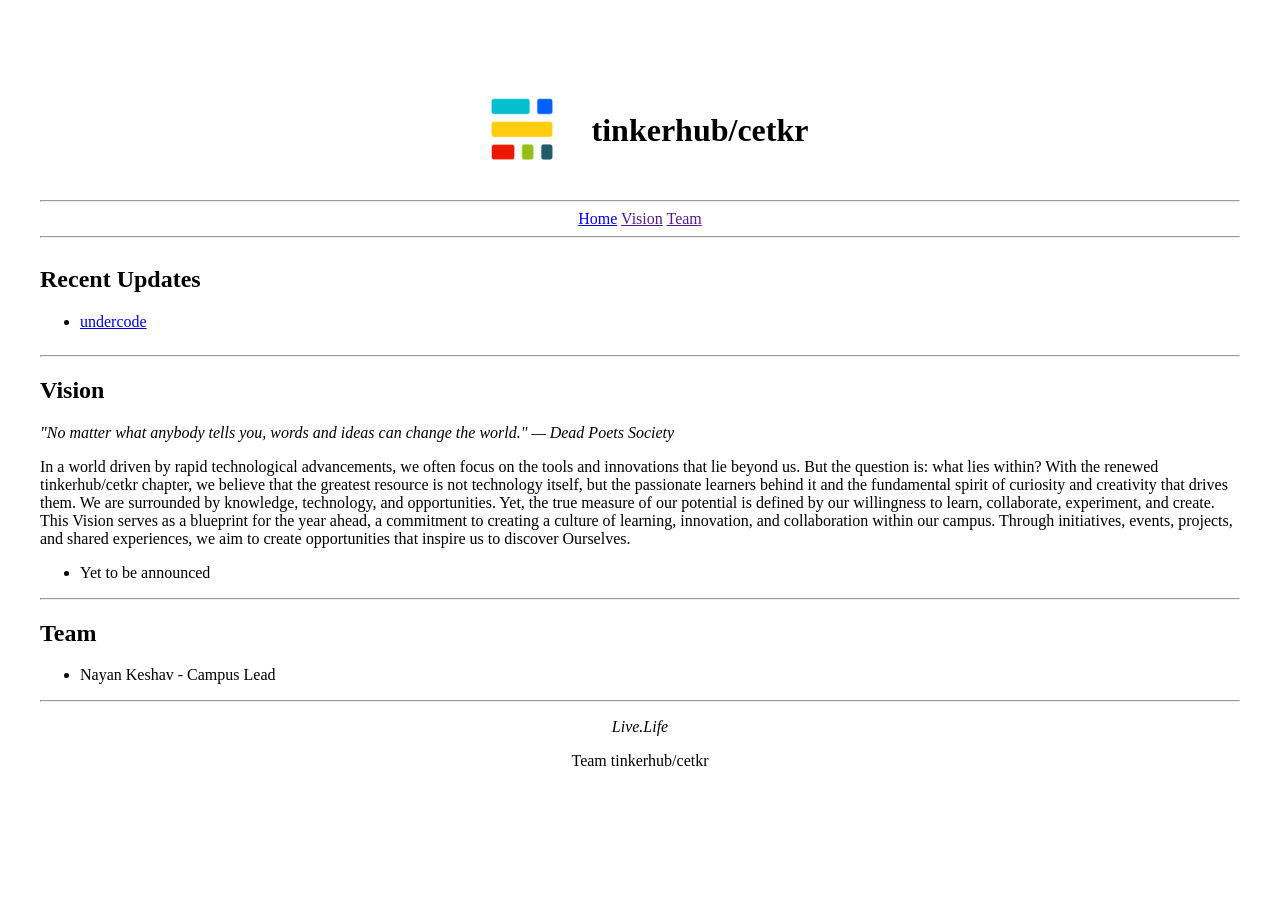
==== index.html @ 88035bdd "Add files via upload" ====
<!DOCTYPE html>
<html lang="en">
<head>
    <meta charset="UTF-8">
    <title>tinkerhub/cetkr</title>
    <link rel="stylesheet" href="style.css">
    <link rel="icon" href="img/logo.ico" type="image/x-icon">
</head>
<body>
    <div class="main_logo_title">
        
        <img src="img/logo.png" alt="" id="logo">
        <h1>tinkerhub/cetkr</h1>
    </div>
    

    <hr>
    <center>
        <a href="index.html">Home</a>
        <a href="">Vision</a>
        <a href="">Team</a>
    </center>
    <hr>

    <div class="recent_updates">
        <h2>Recent Updates</h2>
        <ul>
            <li><a href="undercode.html">undercode</a></li>


        </ul>
    </div> <hr>
    
    <div>
        <h2>Vision</h2>
        <p style="font-style: italic;">"No matter what anybody tells you, words and ideas can change the world."
— Dead Poets Society </p>
        <p>
            In a world driven by rapid technological advancements, we often focus on the tools and innovations that lie beyond us. But the question is: what lies within?

            With the renewed tinkerhub/cetkr chapter, we believe that the greatest resource is not technology itself, but the passionate learners behind it and the fundamental spirit of curiosity and creativity that drives them.

            We are surrounded by knowledge, technology, and opportunities. Yet, the true measure of our potential is defined by our willingness to learn, collaborate, experiment, and create.

            This Vision serves as a blueprint for the year ahead, a commitment to creating a culture of learning, innovation, and collaboration within our campus. Through initiatives, events, projects, and shared experiences, we aim to create opportunities that inspire us to discover Ourselves.

        </p>
        <ul>
            <li>Yet to be announced</li>
        </ul>
    </div>

    <hr>

    <div>
        <h2>Team</h2>
        <ul>
            <li>Nayan Keshav - Campus Lead</li>
        </ul>
    </div>

    <hr>
    <center>
        <p style="font-style: italic;">Live.Life</p>
        <p>Team tinkerhub/cetkr</p>
    </center>
</body>
</html>
---- style.css ----
body{
    margin: 20px;
    padding: 20px;
}
#logo{
    width: 100px;
    height: 100px;
}
.main_logo_title{
    display: flex;
    align-items: center;       
    justify-content: center;  
    gap: 20px;                 
    margin-top: 40px;          
    margin-bottom: 20px;       
}
.recent_updates{
    width: autousing namespace std;;
    max-height: 200px;

    overflow: auto; 
}
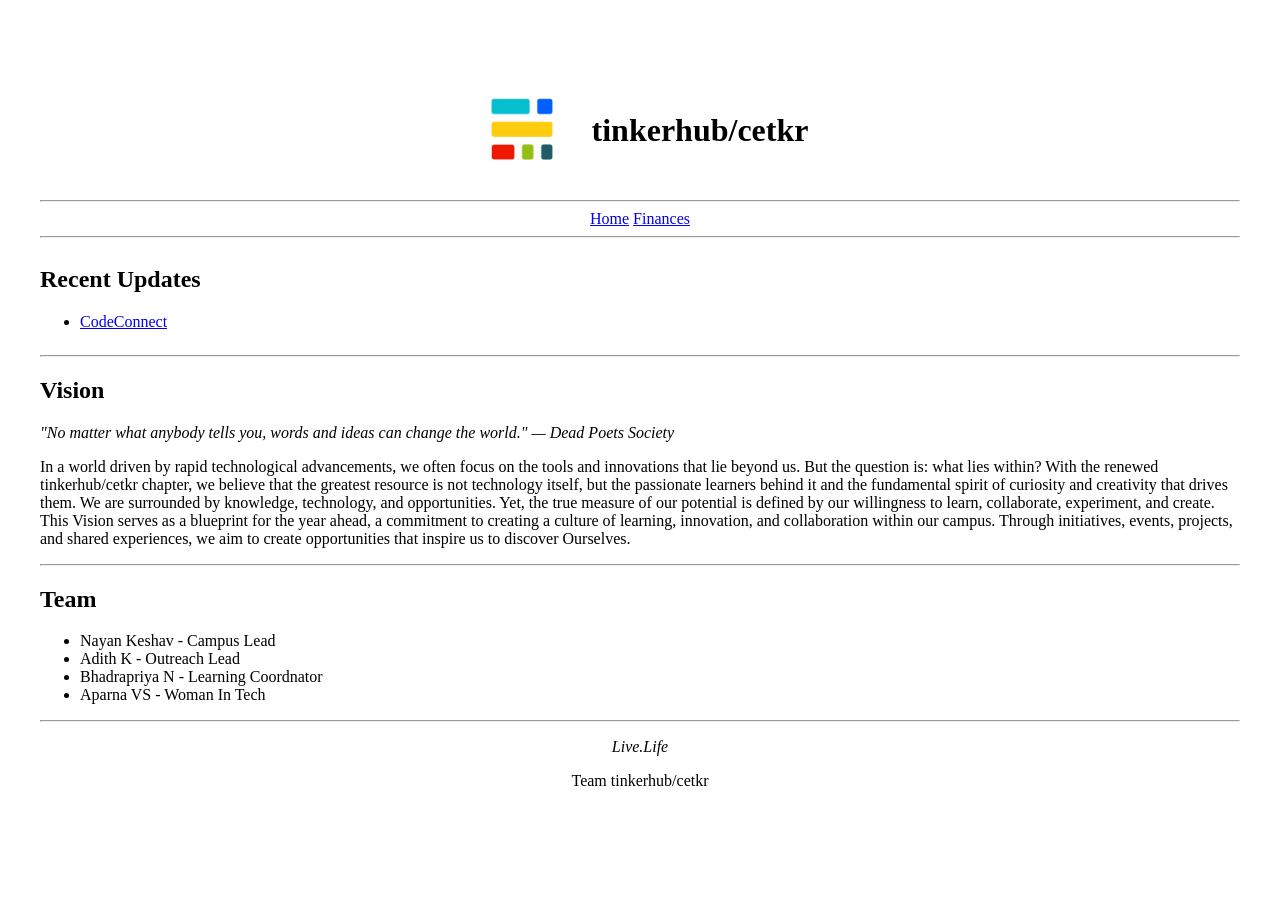
==== commit 4b2243a8: "Finances and team member updates Finances and team member updates" ====
--- a/index.html
+++ b/index.html
@@ -17,15 +17,14 @@
     <hr>
     <center>
         <a href="index.html">Home</a>
-        <a href="">Vision</a>
-        <a href="">Team</a>
+        <a href="finance.html">Finances</a>
     </center>
     <hr>
 
     <div class="recent_updates">
         <h2>Recent Updates</h2>
         <ul>
-            <li><a href="undercode.html">undercode</a></li>
+            <li><a href="codeconnect.html">CodeConnect</a></li>
 
 
         </ul>
@@ -45,9 +44,6 @@
             This Vision serves as a blueprint for the year ahead, a commitment to creating a culture of learning, innovation, and collaboration within our campus. Through initiatives, events, projects, and shared experiences, we aim to create opportunities that inspire us to discover Ourselves.
 
         </p>
-        <ul>
-            <li>Yet to be announced</li>
-        </ul>
     </div>
 
     <hr>
@@ -56,6 +52,9 @@
         <h2>Team</h2>
         <ul>
             <li>Nayan Keshav - Campus Lead</li>
+            <li>Adith K  - Outreach Lead</li>
+            <li>Bhadrapriya N - Learning Coordnator</li>
+            <li>Aparna VS - Woman In Tech</li>
         </ul>
     </div>
 
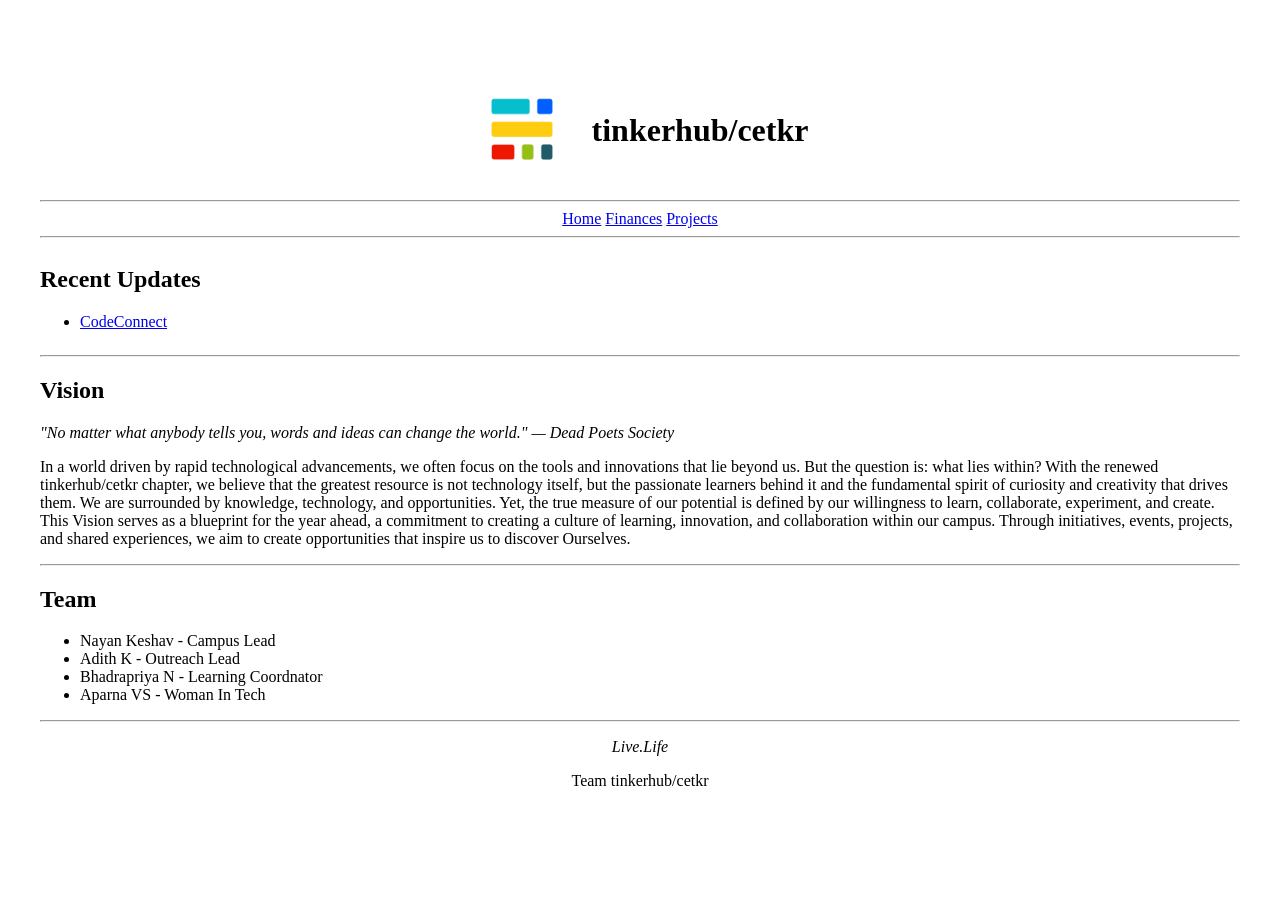
==== commit 130a61b4: "new link" ====
--- a/index.html
+++ b/index.html
@@ -18,6 +18,7 @@
     <center>
         <a href="index.html">Home</a>
         <a href="finance.html">Finances</a>
+        <a href="projects.html">Projects</a>
     </center>
     <hr>
 
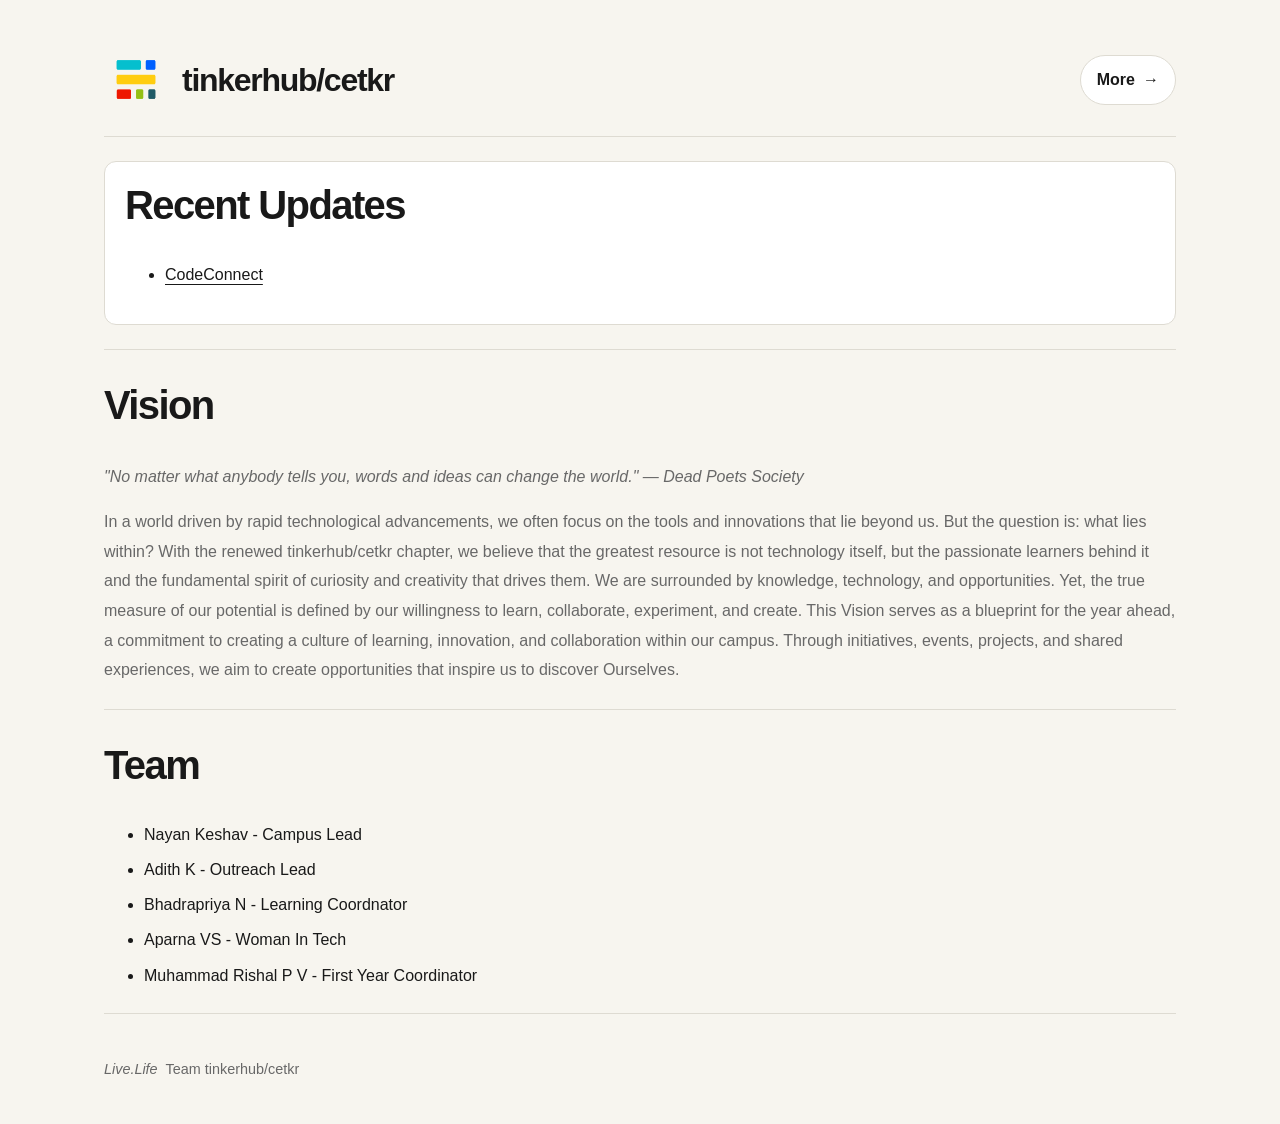
==== commit 9238c0e1: "feat: refresh website theme and navigation" ====
--- a/index.html
+++ b/index.html
@@ -7,19 +7,28 @@
     <link rel="icon" href="img/logo.ico" type="image/x-icon">
 </head>
 <body>
-    <div class="main_logo_title">
-        
-        <img src="img/logo.png" alt="" id="logo">
-        <h1>tinkerhub/cetkr</h1>
-    </div>
+    <header class="site-header">
+        <a href="index.html" class="brand">
+            <img src="img/logo.png" alt="TinkerHub logo" id="logo">
+            <span class="site-title">tinkerhub/cetkr</span>
+        </a>
+
+        <div class="more-menu">
+            <button class="more-button" type="button">
+                More <span class="more-arrow">→</span>
+            </button>
+
+            <nav class="more-links">
+                <a href="index.html">Home</a>
+                <a href="projects.html">Projects</a>
+                <a href="finance.html">Finances</a>
+                <a href="codeconnect.html">CodeConnect</a>
+                <a href="events.html">Events</a>
+            </nav>
+        </div>
+    </header>
     
 
-    <hr>
-    <center>
-        <a href="index.html">Home</a>
-        <a href="finance.html">Finances</a>
-        <a href="projects.html">Projects</a>
-    </center>
     <hr>
 
     <div class="recent_updates">
@@ -56,6 +65,7 @@
             <li>Adith K  - Outreach Lead</li>
             <li>Bhadrapriya N - Learning Coordnator</li>
             <li>Aparna VS - Woman In Tech</li>
+            <li>Muhammad Rishal P V - First Year Coordinator</li>
         </ul>
     </div>
 
--- a/style.css
+++ b/style.css
@@ -1,22 +1,462 @@
-body{
-    margin: 20px;
+
+/* ==========================================
+   TinkerHub CETKR — Global Stylesheet
+   ========================================== */
+
+:root {
+    --bg: #f7f5ef;
+    --surface: #ffffff;
+    --text: #191919;
+    --muted: #686868;
+    --accent: #c7f36b;
+    --border: #dedbd2;
+    --accent-dark: #506d20;
+
+    --radius: 12px;
+    --content-width: 1120px;
+}
+
+/* ---------- Reset ---------- */
+
+* {
+    box-sizing: border-box;
+}
+
+html {
+    scroll-behavior: smooth;
+}
+
+body {
+    max-width: var(--content-width);
+    margin: 0 auto;
+    padding: 24px;
+    background: var(--bg);
+    color: var(--text);
+    font-family: Inter, "Segoe UI", Arial, sans-serif;
+    font-size: 16px;
+    line-height: 1.7;
+}
+
+/* ---------- Typography ---------- */
+
+h1,
+h2,
+h3,
+h4 {
+    color: var(--text);
+    line-height: 1.15;
+    letter-spacing: -0.04em;
+}
+
+h1 {
+    font-size: clamp(2rem, 5vw, 3.5rem);
+    font-weight: 800;
+}
+
+h2 {
+    margin-top: 32px;
+    font-size: clamp(1.7rem, 4vw, 2.5rem);
+    font-weight: 750;
+}
+
+h3 {
+    font-size: 1.4rem;
+}
+
+p {
+    color: var(--muted);
+    line-height: 1.85;
+}
+
+li {
+    margin-bottom: 8px;
+}
+
+/* ---------- Header ---------- */
+
+.site-header {
+    display: flex;
+    align-items: center;
+    justify-content: space-between;
+    gap: 20px;
+    position: relative;
+    z-index: 10;
+    margin: 24px 0;
+}
+
+.brand {
+    display: flex;
+    align-items: center;
+    gap: 14px;
+    min-width: 0;
+    color: var(--text);
+    text-decoration: none;
+}
+
+#logo {
+    width: 64px;
+    height: 64px;
+    object-fit: contain;
+    flex-shrink: 0;
+}
+
+.site-title {
+    font-size: clamp(1.3rem, 3vw, 2rem);
+    font-weight: 800;
+    line-height: 1.2;
+    letter-spacing: -0.04em;
+    overflow-wrap: anywhere;
+}
+
+/* Compatibility with old headers */
+
+.main_logo_title {
+    display: flex;
+    align-items: center;
+    justify-content: center;
+    gap: 18px;
+    margin: 24px 0 32px;
+}
+
+.main_logo_title h1 {
+    margin: 0;
+}
+
+.main_logo_title #logo {
+    width: 64px;
+    height: 64px;
+}
+
+/* ---------- More Menu ---------- */
+
+.more-menu {
+    position: relative;
+    display: flex;
+    align-items: center;
+    flex-shrink: 0;
+}
+
+.more-button {
+    display: flex;
+    align-items: center;
+    gap: 8px;
+    padding: 10px 16px;
+    border: 1px solid var(--border);
+    border-radius: 999px;
+    background: var(--surface);
+    color: var(--text);
+    font: inherit;
+    font-weight: 650;
+    white-space: nowrap;
+    cursor: pointer;
+    transition:
+        background-color 180ms ease,
+        border-color 180ms ease;
+}
+
+.more-button:hover {
+    background: var(--accent);
+    border-color: var(--accent);
+}
+
+.more-arrow {
+    display: inline-block;
+    transition: transform 220ms ease;
+}
+
+/* Menu is hidden initially */
+
+.more-links {
+    position: absolute;
+    top: 50%;
+    right: calc(100% + 10px);
+
+    display: flex;
+    align-items: center;
+    gap: 6px;
+    width: max-content;
+    max-width: min(75vw, 700px);
+    padding: 6px;
+
+    border: 1px solid var(--border);
+    border-radius: 999px;
+    background: var(--surface);
+    box-shadow: 0 8px 24px rgb(0 0 0 / 8%);
+
+    opacity: 0;
+    visibility: hidden;
+    pointer-events: none;
+    transform: translate(16px, -50%);
+
+    transition:
+        opacity 180ms ease,
+        transform 220ms ease,
+        visibility 180ms ease;
+}
+
+.more-links a {
+    padding: 8px 12px;
+    border-radius: 999px;
+    color: var(--text);
+    text-decoration: none;
+    white-space: nowrap;
+    font-size: 0.9rem;
+    font-weight: 600;
+    transition:
+        background-color 180ms ease,
+        color 180ms ease;
+}
+
+.more-links a:hover {
+    background: var(--accent);
+    color: var(--text);
+}
+
+/* Reveal menu */
+
+.more-menu:hover .more-links,
+.more-menu:focus-within .more-links {
+    opacity: 1;
+    visibility: visible;
+    pointer-events: auto;
+    transform: translate(0, -50%);
+}
+
+.more-menu:hover .more-arrow,
+.more-menu:focus-within .more-arrow {
+    transform: rotate(180deg);
+}
+
+/* ---------- Legacy Navigation ---------- */
+
+/* Supports pages that still use <center> */
+
+body > hr + center {
+    display: flex;
+    flex-wrap: wrap;
+    justify-content: flex-start;
+    align-items: center;
+    gap: 8px;
+    text-align: left;
+    padding: 12px 0;
+}
+
+/* Supports the new <nav> structure */
+
+nav:not(.more-links) center {
+    display: flex;
+    flex-wrap: wrap;
+    justify-content: flex-start;
+    align-items: center;
+    gap: 8px;
+    text-align: left;
+    padding: 12px 0;
+}
+
+body > hr + center a,
+nav:not(.more-links) a {
+    display: inline-block;
+    padding: 8px 15px;
+    border-radius: 999px;
+    color: var(--text);
+    text-decoration: none;
+    font-size: 0.95rem;
+    font-weight: 600;
+    transition:
+        background-color 180ms ease,
+        color 180ms ease;
+}
+
+body > hr + center a:hover,
+nav:not(.more-links) a:hover {
+    background: var(--accent);
+    color: var(--text);
+}
+
+/* ---------- General Links ---------- */
+
+a {
+    color: var(--text);
+    text-underline-offset: 4px;
+}
+
+a:hover {
+    color: var(--accent-dark);
+}
+
+a:focus-visible,
+button:focus-visible {
+    outline: 3px solid var(--accent-dark);
+    outline-offset: 4px;
+}
+
+/* ---------- Dividers ---------- */
+
+hr {
+    height: 1px;
+    border: 0;
+    background: var(--border);
+    margin: 24px 0;
+}
+
+/* ---------- Content ---------- */
+
+main {
+    min-height: 45vh;
+}
+
+main > p {
+    max-width: 720px;
+}
+
+section {
+    margin: 32px 0;
+}
+
+/* ---------- Recent Updates ---------- */
+
+.recent_updates {
+    max-height: 240px;
+    overflow: auto;
     padding: 20px;
-}
-#logo{
-    width: 100px;
-    height: 100px;
-}
-.main_logo_title{
-    display: flex;
-    align-items: center;       
-    justify-content: center;  
-    gap: 20px;                 
-    margin-top: 40px;          
-    margin-bottom: 20px;       
-}
-.recent_updates{
-    width: autousing namespace std;;
-    max-height: 200px;
-
-    overflow: auto; 
-}+    background: var(--surface);
+    border: 1px solid var(--border);
+    border-radius: var(--radius);
+}
+
+.recent_updates h2 {
+    margin-top: 0;
+}
+
+/* ---------- Footer ---------- */
+
+footer {
+    margin-top: 48px;
+    padding: 24px 0;
+    border-top: 1px solid var(--border);
+}
+
+footer p,
+body > center p {
+    margin: 6px 0;
+    font-size: 0.9rem;
+}
+
+/* ---------- Events Calendar (future use) ---------- */
+
+.calendar-year,
+.calendar-month,
+.event-card {
+    background: var(--surface);
+    border: 1px solid var(--border);
+    border-radius: var(--radius);
+    padding: 20px;
+}
+
+.calendar-month {
+    cursor: pointer;
+    transition:
+        transform 180ms ease,
+        border-color 180ms ease;
+}
+
+.calendar-month:hover {
+    transform: translateY(-3px);
+    border-color: var(--text);
+}
+
+.event-card {
+    overflow: hidden;
+}
+
+.event-card img {
+    display: block;
+    width: 100%;
+    height: auto;
+    object-fit: cover;
+    border-radius: 8px;
+}
+
+/* ---------- Mobile ---------- */
+
+@media (max-width: 600px) {
+    body {
+        padding: 16px;
+    }
+
+    .site-header {
+        gap: 10px;
+        margin: 16px 0 24px;
+    }
+
+    .brand {
+        gap: 8px;
+    }
+
+    #logo,
+    .main_logo_title #logo {
+        width: 44px;
+        height: 44px;
+    }
+
+    .site-title {
+        font-size: clamp(1.1rem, 5vw, 1.5rem);
+    }
+
+    .main_logo_title {
+        gap: 12px;
+        margin: 16px 0 24px;
+    }
+
+    .main_logo_title h1 {
+        font-size: clamp(1.5rem, 6vw, 2rem);
+    }
+
+    body > hr + center,
+    nav:not(.more-links) center {
+        gap: 4px;
+    }
+
+    body > hr + center a,
+    nav:not(.more-links) a {
+        padding: 7px 10px;
+        font-size: 0.88rem;
+    }
+
+    /* Dropdown on smaller screens */
+
+    .more-links {
+        top: calc(100% + 10px);
+        right: 0;
+        flex-direction: column;
+        align-items: stretch;
+        width: max-content;
+        max-width: 80vw;
+        border-radius: 14px;
+        transform: translateY(-8px);
+    }
+
+    .more-menu:hover .more-links,
+    .more-menu:focus-within .more-links {
+        transform: translateY(0);
+    }
+
+    .more-links a {
+        padding: 10px 14px;
+    }
+}
+
+/* ---------- Reduced Motion ---------- */
+
+@media (prefers-reduced-motion: reduce) {
+    html {
+        scroll-behavior: auto;
+    }
+
+    *,
+    *::before,
+    *::after {
+        transition-duration: 0.01ms !important;
+        animation-duration: 0.01ms !important;
+    }
+}
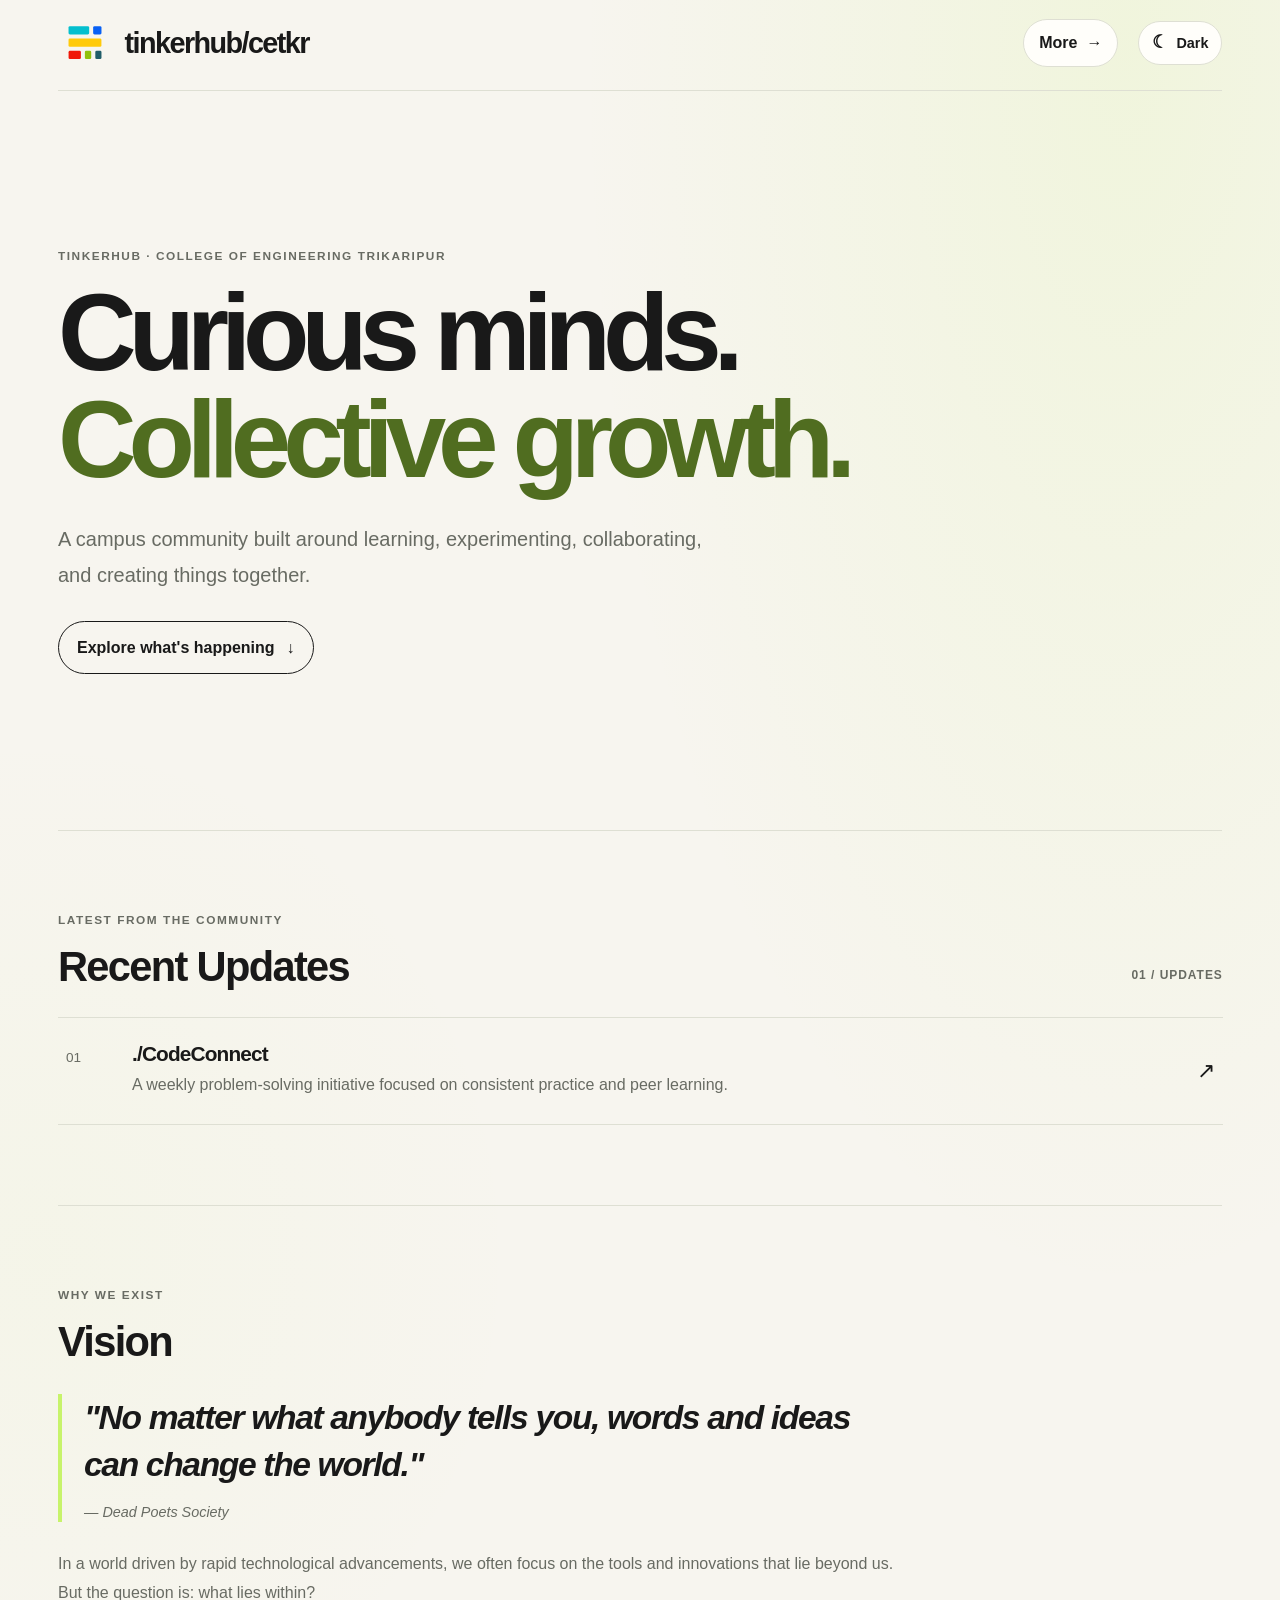
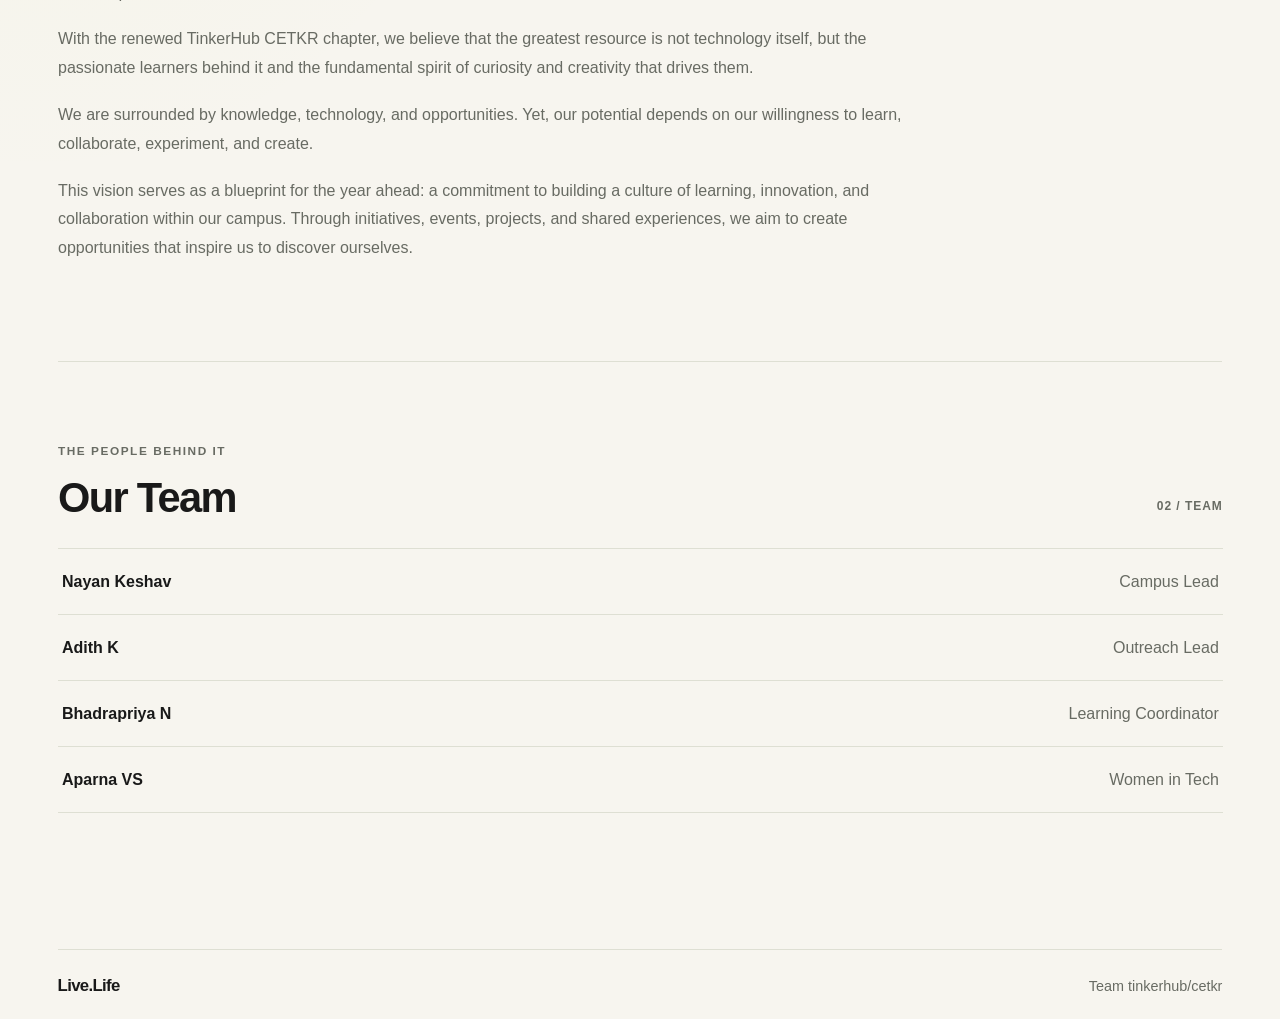
==== commit b32f6cf9: "ui update" ====
--- a/index.html
+++ b/index.html
@@ -2,23 +2,24 @@
 <html lang="en">
 <head>
     <meta charset="UTF-8">
+    <meta name="viewport" content="width=device-width, initial-scale=1.0">
+    <meta name="theme-color" content="#f7f5ef">
+    <meta name="color-scheme" content="light dark">
     <title>tinkerhub/cetkr</title>
     <link rel="stylesheet" href="style.css">
-    <link rel="icon" href="img/logo.ico" type="image/x-icon">
+    <link rel="icon" href="img/logo.svg" type="image/x-icon">
 </head>
 <body>
     <header class="site-header">
         <a href="index.html" class="brand">
-            <img src="img/logo.png" alt="TinkerHub logo" id="logo">
+            <img src="img/logo.svg" alt="TinkerHub CETKR logo" id="logo">
             <span class="site-title">tinkerhub/cetkr</span>
         </a>
-
         <div class="more-menu">
-            <button class="more-button" type="button">
-                More <span class="more-arrow">→</span>
+            <button class="more-button" type="button" aria-label="Open site navigation">
+                More <span class="more-arrow" aria-hidden="true">→</span>
             </button>
-
-            <nav class="more-links">
+            <nav class="more-links" aria-label="Main navigation">
                 <a href="index.html">Home</a>
                 <a href="projects.html">Projects</a>
                 <a href="finance.html">Finances</a>
@@ -26,54 +27,105 @@
                 <a href="events.html">Events</a>
             </nav>
         </div>
+        <button class="theme-toggle" type="button" aria-label="Switch to dark mode" title="Switch theme">
+            <span class="theme-toggle-icon" aria-hidden="true">☾</span>
+            <span class="theme-toggle-label">Dark</span>
+        </button>
     </header>
-    
-
+    <main class="page-body">
+    <section class="home-hero reveal">
+        <p class="eyebrow">TINKERHUB · COLLEGE OF ENGINEERING TRIKARIPUR</p>
+        <h1>Curious minds.<br><span>Collective growth.</span></h1>
+        <p class="hero-description">
+            A campus community built around learning, experimenting,
+            collaborating, and creating things together.
+        </p>
+        <a href="#recent-updates" class="hero-link">
+            Explore what's happening <span aria-hidden="true">↓</span>
+        </a>
+    </section>
     <hr>
-
-    <div class="recent_updates">
-        <h2>Recent Updates</h2>
-        <ul>
-            <li><a href="codeconnect.html">CodeConnect</a></li>
-
-
+    <section class="home-section reveal" id="recent-updates">
+        <div class="section-heading">
+            <div>
+                <p class="eyebrow">LATEST FROM THE COMMUNITY</p>
+                <h2>Recent Updates</h2>
+            </div>
+            <span class="section-index">01 / UPDATES</span>
+        </div>
+        <div class="updates-list">
+            <a href="codeconnect.html" class="update-item">
+                <span class="update-number">01</span>
+                <div class="update-content">
+                    <h3>./CodeConnect</h3>
+                    <p>
+                        A weekly problem-solving initiative focused on
+                        consistent practice and peer learning.
+                    </p>
+                </div>
+                <span class="update-arrow" aria-hidden="true">↗</span>
+            </a>
+        </div>
+    </section>
+    <hr>
+    <section class="home-section vision-section reveal">
+        <p class="eyebrow">WHY WE EXIST</p>
+        <h2>Vision</h2>
+        <blockquote class="vision-quote">
+            "No matter what anybody tells you, words and ideas can
+            change the world."
+            <cite>— Dead Poets Society</cite>
+        </blockquote>
+        <div class="vision-copy">
+            <p>
+                In a world driven by rapid technological advancements,
+                we often focus on the tools and innovations that lie
+                beyond us. But the question is: what lies within?
+            </p>
+            <p>
+                With the renewed TinkerHub CETKR chapter, we believe
+                that the greatest resource is not technology itself,
+                but the passionate learners behind it and the
+                fundamental spirit of curiosity and creativity that
+                drives them.
+            </p>
+            <p>
+                We are surrounded by knowledge, technology, and
+                opportunities. Yet, our potential depends on our
+                willingness to learn, collaborate, experiment,
+                and create.
+            </p>
+            <p>
+                This vision serves as a blueprint for the year ahead:
+                a commitment to building a culture of learning,
+                innovation, and collaboration within our campus.
+                Through initiatives, events, projects, and shared
+                experiences, we aim to create opportunities that
+                inspire us to discover ourselves.
+            </p>
+        </div>
+    </section>
+    <hr>
+    <section class="home-section team-section reveal">
+        <div class="section-heading">
+            <div>
+                <p class="eyebrow">THE PEOPLE BEHIND IT</p>
+                <h2>Our Team</h2>
+            </div>
+            <span class="section-index">02 / TEAM</span>
+        </div>
+        <ul class="team-list">
+            <li><span class="team-name">Nayan Keshav</span><span class="team-role">Campus Lead</span></li>
+            <li><span class="team-name">Adith K</span><span class="team-role">Outreach Lead</span></li>
+            <li><span class="team-name">Bhadrapriya N</span><span class="team-role">Learning Coordinator</span></li>
+            <li><span class="team-name">Aparna VS</span><span class="team-role">Women in Tech</span></li>
         </ul>
-    </div> <hr>
-    
-    <div>
-        <h2>Vision</h2>
-        <p style="font-style: italic;">"No matter what anybody tells you, words and ideas can change the world."
-— Dead Poets Society </p>
-        <p>
-            In a world driven by rapid technological advancements, we often focus on the tools and innovations that lie beyond us. But the question is: what lies within?
-
-            With the renewed tinkerhub/cetkr chapter, we believe that the greatest resource is not technology itself, but the passionate learners behind it and the fundamental spirit of curiosity and creativity that drives them.
-
-            We are surrounded by knowledge, technology, and opportunities. Yet, the true measure of our potential is defined by our willingness to learn, collaborate, experiment, and create.
-
-            This Vision serves as a blueprint for the year ahead, a commitment to creating a culture of learning, innovation, and collaboration within our campus. Through initiatives, events, projects, and shared experiences, we aim to create opportunities that inspire us to discover Ourselves.
-
-        </p>
-    </div>
-
-    <hr>
-
-    <div>
-        <h2>Team</h2>
-        <ul>
-            <li>Nayan Keshav - Campus Lead</li>
-            <li>Adith K  - Outreach Lead</li>
-            <li>Bhadrapriya N - Learning Coordnator</li>
-            <li>Aparna VS - Woman In Tech</li>
-            <li>Muhammad Rishal P V - First Year Coordinator</li>
-        </ul>
-    </div>
-
-    <hr>
-    <center>
-        <p style="font-style: italic;">Live.Life</p>
-        <p>Team tinkerhub/cetkr</p>
-    </center>
+    </section>
+    </main>
+    <footer class="site-footer">
+        <span class="footer-motto">Live.Life</span>
+        <span>Team tinkerhub/cetkr</span>
+    </footer>
+    <script src="script.js"></script>
 </body>
 </html>
-
--- a/style.css
+++ b/style.css
@@ -1,363 +1,617 @@
-
-/* ==========================================
-   TinkerHub CETKR — Global Stylesheet
-   ========================================== */
+/* TinkerHub CETKR — cohesive responsive design */
 
 :root {
+    color-scheme: light;
     --bg: #f7f5ef;
-    --surface: #ffffff;
+    --surface: #fffefa;
+    --surface-soft: #f0efe7;
     --text: #191919;
-    --muted: #686868;
+    --muted: #686b63;
     --accent: #c7f36b;
-    --border: #dedbd2;
     --accent-dark: #506d20;
-
-    --radius: 12px;
-    --content-width: 1120px;
-}
-
-/* ---------- Reset ---------- */
-
-* {
+    --border: #dedfd3;
+    --shadow: 0 16px 40px rgb(25 25 25 / 7%);
+    --radius: 16px;
+    --content-width: 1440px;
+    --page-gutter: clamp(16px, 4.5vw, 64px);
+}
+
+*,
+*::before,
+*::after {
     box-sizing: border-box;
 }
 
 html {
+    min-height: 100%;
     scroll-behavior: smooth;
+    scroll-padding-top: 24px;
 }
 
 body {
-    max-width: var(--content-width);
+    width: 100%;
+    min-height: 100vh;
+    min-height: 100dvh;
+    max-width: none;
     margin: 0 auto;
-    padding: 24px;
-    background: var(--bg);
+    padding: 0 var(--page-gutter);
+    display: flex;
+    flex-direction: column;
+    background:
+        radial-gradient(ellipse at 85% 0%, rgb(199 243 107 / 12%), transparent 34rem),
+        var(--bg);
     color: var(--text);
     font-family: Inter, "Segoe UI", Arial, sans-serif;
     font-size: 16px;
     line-height: 1.7;
-}
-
-/* ---------- Typography ---------- */
-
+    -webkit-font-smoothing: antialiased;
+    text-rendering: optimizeLegibility;
+}
+
+body > * {
+    min-width: 0;
+}
+
+img {
+    display: block;
+    max-width: 100%;
+}
+
+p,
+li,
 h1,
 h2,
 h3,
 h4 {
-    color: var(--text);
-    line-height: 1.15;
+    overflow-wrap: break-word;
+}
+
+h1,
+h2,
+h3,
+h4 {
+    color: var(--text);
+    line-height: 1.12;
     letter-spacing: -0.04em;
 }
 
 h1 {
-    font-size: clamp(2rem, 5vw, 3.5rem);
+    font-size: clamp(2.3rem, 6vw, 5rem);
     font-weight: 800;
 }
 
 h2 {
-    margin-top: 32px;
-    font-size: clamp(1.7rem, 4vw, 2.5rem);
-    font-weight: 750;
+    margin-top: 28px;
+    margin-bottom: 16px;
+    font-size: clamp(1.7rem, 4vw, 2.6rem);
+    font-weight: 760;
 }
 
 h3 {
-    font-size: 1.4rem;
+    font-size: clamp(1.2rem, 2.4vw, 1.5rem);
 }
 
 p {
     color: var(--muted);
-    line-height: 1.85;
+    line-height: 1.8;
 }
 
 li {
     margin-bottom: 8px;
 }
 
-/* ---------- Header ---------- */
+a {
+    color: inherit;
+    text-underline-offset: 4px;
+}
+
+a:hover {
+    color: var(--accent-dark);
+}
+
+a:focus-visible,
+button:focus-visible {
+    outline: 3px solid var(--accent-dark);
+    outline-offset: 4px;
+}
+
+button {
+    font: inherit;
+    -webkit-tap-highlight-color: transparent;
+}
+
+hr {
+    width: 100%;
+    height: 1px;
+    flex-shrink: 0;
+    margin: 20px 0;
+    border: 0;
+    background: var(--border);
+}
+
+/* Shared header */
 
 .site-header {
+    position: relative;
+    z-index: 20;
     display: flex;
     align-items: center;
     justify-content: space-between;
     gap: 20px;
-    position: relative;
-    z-index: 10;
-    margin: 24px 0;
+    width: 100%;
+    min-height: 88px;
+    margin: 0;
+    padding: 16px 0 20px;
+    border-bottom: 1px solid var(--border);
 }
 
 .brand {
     display: flex;
     align-items: center;
-    gap: 14px;
+    gap: 13px;
+    flex: 1 1 auto;
     min-width: 0;
     color: var(--text);
     text-decoration: none;
 }
 
+.brand:hover {
+    color: var(--text);
+}
+
 #logo {
-    width: 64px;
-    height: 64px;
+    width: 54px;
+    height: 54px;
+    flex: 0 0 auto;
     object-fit: contain;
-    flex-shrink: 0;
 }
 
 .site-title {
-    font-size: clamp(1.3rem, 3vw, 2rem);
+    font-size: clamp(1.1rem, 2.6vw, 1.8rem);
     font-weight: 800;
     line-height: 1.2;
-    letter-spacing: -0.04em;
+    letter-spacing: -0.055em;
     overflow-wrap: anywhere;
 }
 
-/* Compatibility with old headers */
-
-.main_logo_title {
-    display: flex;
-    align-items: center;
-    justify-content: center;
-    gap: 18px;
-    margin: 24px 0 32px;
-}
-
-.main_logo_title h1 {
-    margin: 0;
-}
-
-.main_logo_title #logo {
-    width: 64px;
-    height: 64px;
-}
-
-/* ---------- More Menu ---------- */
+/* More menu: hover on desktop, tap/click on touch devices */
 
 .more-menu {
     position: relative;
     display: flex;
     align-items: center;
-    flex-shrink: 0;
+    flex: 0 0 auto;
 }
 
 .more-button {
-    display: flex;
+    display: inline-flex;
     align-items: center;
-    gap: 8px;
-    padding: 10px 16px;
+    gap: 9px;
+    min-height: 44px;
+    padding: 9px 15px;
     border: 1px solid var(--border);
     border-radius: 999px;
     background: var(--surface);
     color: var(--text);
-    font: inherit;
-    font-weight: 650;
+    font-weight: 700;
     white-space: nowrap;
     cursor: pointer;
-    transition:
-        background-color 180ms ease,
-        border-color 180ms ease;
-}
-
-.more-button:hover {
+    transition: background-color 220ms ease, border-color 220ms ease, transform 220ms ease;
+}
+
+.more-button:hover,
+.more-menu.is-open .more-button {
     background: var(--accent);
     border-color: var(--accent);
 }
 
+.more-button:active {
+    transform: scale(.98);
+}
+
 .more-arrow {
     display: inline-block;
-    transition: transform 220ms ease;
-}
-
-/* Menu is hidden initially */
+    transition: transform 280ms cubic-bezier(.2, .8, .2, 1);
+}
+
+.more-menu:hover .more-arrow,
+.more-menu:focus-within .more-arrow,
+.more-menu.is-open .more-arrow {
+    transform: rotate(90deg);
+}
 
 .more-links {
     position: absolute;
     top: 50%;
-    right: calc(100% + 10px);
-
+    right: calc(100% + 12px);
     display: flex;
     align-items: center;
-    gap: 6px;
+    gap: 4px;
     width: max-content;
-    max-width: min(75vw, 700px);
+    max-width: min(78vw, 760px);
     padding: 6px;
-
     border: 1px solid var(--border);
     border-radius: 999px;
     background: var(--surface);
-    box-shadow: 0 8px 24px rgb(0 0 0 / 8%);
-
+    box-shadow: var(--shadow);
     opacity: 0;
     visibility: hidden;
     pointer-events: none;
-    transform: translate(16px, -50%);
-
-    transition:
-        opacity 180ms ease,
-        transform 220ms ease,
-        visibility 180ms ease;
+    transform: translate(12px, -50%);
+    transition: opacity 240ms ease, transform 300ms cubic-bezier(.2, .8, .2, 1), visibility 240ms;
 }
 
 .more-links a {
+    display: block;
     padding: 8px 12px;
     border-radius: 999px;
     color: var(--text);
+    font-size: .9rem;
+    font-weight: 650;
     text-decoration: none;
     white-space: nowrap;
-    font-size: 0.9rem;
-    font-weight: 600;
-    transition:
-        background-color 180ms ease,
-        color 180ms ease;
-}
-
-.more-links a:hover {
+    transition: background-color 180ms ease, color 180ms ease;
+}
+
+.more-links a:hover,
+.more-links a:focus-visible {
     background: var(--accent);
     color: var(--text);
 }
 
-/* Reveal menu */
-
 .more-menu:hover .more-links,
-.more-menu:focus-within .more-links {
+.more-menu:focus-within .more-links,
+.more-menu.is-open .more-links {
     opacity: 1;
     visibility: visible;
     pointer-events: auto;
     transform: translate(0, -50%);
 }
 
-.more-menu:hover .more-arrow,
-.more-menu:focus-within .more-arrow {
-    transform: rotate(180deg);
-}
-
-/* ---------- Legacy Navigation ---------- */
-
-/* Supports pages that still use <center> */
-
-body > hr + center {
+/* Page structure and shared short-page footer */
+
+main {
+    flex: 1 0 auto;
+    width: 100%;
+    min-width: 0;
+}
+
+main > p {
+    max-width: 760px;
+}
+
+section {
+    margin: 28px 0;
+}
+
+.site-footer,
+body > center:last-child {
     display: flex;
+    align-items: center;
+    justify-content: space-between;
     flex-wrap: wrap;
-    justify-content: flex-start;
-    align-items: center;
-    gap: 8px;
+    gap: 10px 20px;
+    width: 100%;
+    margin-top: auto;
+    padding: 22px 0 18px;
+    border-top: 1px solid var(--border);
+    color: var(--muted);
+    font-size: .9rem;
+}
+
+.site-footer {
+    flex-shrink: 0;
+}
+
+.site-footer span,
+body > center:last-child p {
+    margin: 0;
+}
+
+.footer-motto {
+    color: var(--text);
+    font-size: 1.05rem;
+    font-weight: 700;
+    letter-spacing: -.04em;
+}
+
+body > center:last-child {
     text-align: left;
-    padding: 12px 0;
-}
-
-/* Supports the new <nav> structure */
-
-nav:not(.more-links) center {
-    display: flex;
-    flex-wrap: wrap;
-    justify-content: flex-start;
-    align-items: center;
-    gap: 8px;
-    text-align: left;
-    padding: 12px 0;
-}
-
-body > hr + center a,
-nav:not(.more-links) a {
-    display: inline-block;
-    padding: 8px 15px;
-    border-radius: 999px;
-    color: var(--text);
-    text-decoration: none;
-    font-size: 0.95rem;
-    font-weight: 600;
-    transition:
-        background-color 180ms ease,
-        color 180ms ease;
-}
-
-body > hr + center a:hover,
-nav:not(.more-links) a:hover {
-    background: var(--accent);
-    color: var(--text);
-}
-
-/* ---------- General Links ---------- */
-
-a {
-    color: var(--text);
-    text-underline-offset: 4px;
-}
-
-a:hover {
-    color: var(--accent-dark);
-}
-
-a:focus-visible,
-button:focus-visible {
-    outline: 3px solid var(--accent-dark);
-    outline-offset: 4px;
-}
-
-/* ---------- Dividers ---------- */
-
-hr {
-    height: 1px;
-    border: 0;
-    background: var(--border);
-    margin: 24px 0;
-}
-
-/* ---------- Content ---------- */
-
-main {
-    min-height: 45vh;
-}
-
-main > p {
-    max-width: 720px;
-}
-
-section {
-    margin: 32px 0;
-}
-
-/* ---------- Recent Updates ---------- */
-
-.recent_updates {
-    max-height: 240px;
-    overflow: auto;
-    padding: 20px;
-    background: var(--surface);
+}
+
+body > center:last-child p {
+    color: var(--muted);
+    font-size: .9rem;
+}
+
+/* Legacy heading/content pages: projects, finances, events */
+
+body > hr + div,
+body > hr + main,
+body > hr + main + hr + center {
+    min-width: 0;
+}
+
+body > hr + div {
+    width: 100%;
+}
+
+body > hr + div h2 {
+    margin-top: 28px;
+}
+
+body > hr + div p {
+    max-width: 850px;
+}
+
+body > div:not(.more-menu) {
+    width: 100%;
+}
+
+/* Finances entries are simple blocks in the current HTML */
+body > div:not(.more-menu) h3 {
+    margin: 20px 0 4px;
+}
+
+body > div:not(.more-menu) p {
+    margin-top: 4px;
+}
+
+/* Events page */
+
+#calendar {
+    padding: clamp(20px, 4vw, 36px);
     border: 1px solid var(--border);
     border-radius: var(--radius);
-}
-
-.recent_updates h2 {
+    background: rgb(255 254 250 / 78%);
+}
+
+#calendar h3 {
     margin-top: 0;
 }
 
-/* ---------- Footer ---------- */
-
-footer {
-    margin-top: 48px;
-    padding: 24px 0;
+/* Homepage hero */
+
+.home-hero {
+    width: 100%;
+    padding: clamp(64px, 10vw, 140px) 0;
+}
+
+.eyebrow {
+    margin: 0 0 14px;
+    color: var(--muted);
+    font-size: .74rem;
+    font-weight: 800;
+    letter-spacing: .13em;
+    line-height: 1.6;
+    text-transform: uppercase;
+}
+
+.home-hero h1 {
+    max-width: 1200px;
+    margin: 0;
+    font-size: clamp(3rem, 8.5vw, 7.5rem);
+    font-weight: 850;
+    letter-spacing: -.075em;
+    line-height: .98;
+}
+
+.home-hero h1 span {
+    color: var(--accent-dark);
+}
+
+.hero-description {
+    max-width: 650px;
+    margin: 28px 0;
+    font-size: clamp(1.05rem, 2vw, 1.25rem);
+}
+
+.hero-link {
+    display: inline-flex;
+    align-items: center;
+    gap: 12px;
+    padding: 12px 18px;
+    border: 1px solid var(--text);
+    border-radius: 999px;
+    color: var(--text);
+    font-weight: 700;
+    text-decoration: none;
+    transition: background-color 220ms ease, color 220ms ease, transform 220ms ease;
+}
+
+.hero-link:hover {
+    background: var(--text);
+    color: var(--bg);
+    transform: translateY(-2px);
+}
+
+/* Homepage sections */
+
+.home-section {
+    width: 100%;
+    padding: clamp(28px, 5vw, 52px) 0;
+    scroll-margin-top: 24px;
+}
+
+.section-heading {
+    display: flex;
+    align-items: flex-end;
+    justify-content: space-between;
+    gap: 20px;
+    margin-bottom: 26px;
+}
+
+.section-heading h2,
+.home-section > h2 {
+    margin: 0;
+}
+
+.section-index {
+    padding-bottom: 5px;
+    color: var(--muted);
+    font-size: .75rem;
+    font-weight: 700;
+    letter-spacing: .08em;
+    white-space: nowrap;
+}
+
+.updates-list,
+.team-list {
     border-top: 1px solid var(--border);
 }
 
-footer p,
-body > center p {
-    margin: 6px 0;
-    font-size: 0.9rem;
-}
-
-/* ---------- Events Calendar (future use) ---------- */
+.update-item {
+    display: grid;
+    grid-template-columns: 48px minmax(0, 1fr) 28px;
+    align-items: center;
+    gap: 18px;
+    padding: 24px 8px;
+    border-bottom: 1px solid var(--border);
+    color: var(--text);
+    text-decoration: none;
+    transition: background-color 200ms ease, padding 200ms ease;
+}
+
+.update-item:hover {
+    padding-right: 16px;
+    padding-left: 16px;
+    background: rgb(255 255 255 / 62%);
+    color: var(--text);
+}
+
+.update-number {
+    align-self: start;
+    padding-top: 4px;
+    color: var(--muted);
+    font-size: .85rem;
+}
+
+.update-content h3 {
+    margin: 0 0 6px;
+    font-size: 1.3rem;
+}
+
+.update-content p {
+    max-width: 600px;
+    margin: 0;
+}
+
+.update-arrow {
+    font-size: 1.4rem;
+    text-align: right;
+    transition: transform 200ms ease;
+}
+
+.update-item:hover .update-arrow {
+    transform: translate(3px, -3px);
+}
+
+.vision-quote {
+    max-width: 850px;
+    margin: 28px 0;
+    padding-left: 22px;
+    border-left: 4px solid var(--accent);
+    font-size: clamp(1.35rem, 3vw, 2.1rem);
+    font-weight: 650;
+    font-style: italic;
+    letter-spacing: -.04em;
+    line-height: 1.4;
+}
+
+.vision-quote cite {
+    display: block;
+    margin-top: 14px;
+    color: var(--muted);
+    font-size: .9rem;
+    font-style: italic;
+    font-weight: 500;
+    letter-spacing: 0;
+}
+
+.vision-copy {
+    max-width: 850px;
+}
+
+.vision-copy p {
+    margin: 18px 0;
+}
+
+.team-list {
+    margin: 0;
+    padding: 0;
+    list-style: none;
+}
+
+.team-list li {
+    display: flex;
+    align-items: center;
+    justify-content: space-between;
+    gap: 20px;
+    margin: 0;
+    padding: 19px 4px;
+    border-bottom: 1px solid var(--border);
+}
+
+.team-name {
+    font-weight: 750;
+}
+
+.team-role {
+    color: var(--muted);
+    text-align: right;
+}
+
+/* CodeConnect page */
+
+.page-content {
+    flex: 1 0 auto;
+    width: 100%;
+    padding: clamp(18px, 3vw, 32px) 0;
+}
+
+.codeconnect-content {
+    max-width: 900px;
+    margin: 0 auto;
+}
+
+.codeconnect-content h1 {
+    margin: 0 0 24px;
+    font-size: clamp(2.2rem, 6vw, 4.5rem);
+}
+
+.codeconnect-content h2 {
+    margin-top: 36px;
+    margin-bottom: 14px;
+    font-size: clamp(1.4rem, 3vw, 1.9rem);
+}
+
+.codeconnect-content p {
+    max-width: 800px;
+}
+
+.program-format {
+    padding-left: 24px;
+}
+
+.program-format li {
+    margin-bottom: 12px;
+    padding-left: 4px;
+}
+
+/* Existing event image/card styles, ready for future content */
 
 .calendar-year,
 .calendar-month,
 .event-card {
-    background: var(--surface);
+    padding: 20px;
     border: 1px solid var(--border);
     border-radius: var(--radius);
-    padding: 20px;
+    background: var(--surface);
 }
 
 .calendar-month {
     cursor: pointer;
-    transition:
-        transform 180ms ease,
-        border-color 180ms ease;
+    transition: transform 200ms ease, border-color 200ms ease;
 }
 
 .calendar-month:hover {
@@ -370,83 +624,181 @@
 }
 
 .event-card img {
-    display: block;
     width: 100%;
     height: auto;
+    border-radius: 10px;
     object-fit: cover;
-    border-radius: 8px;
-}
-
-/* ---------- Mobile ---------- */
-
-@media (max-width: 600px) {
-    body {
-        padding: 16px;
+    transition: transform 350ms ease;
+}
+
+.event-card:hover img {
+    transform: scale(1.025);
+}
+
+/* Scroll reveal */
+
+.reveal {
+    opacity: 0;
+    transform: translateY(16px);
+    transition: opacity 600ms ease, transform 600ms cubic-bezier(.22, 1, .36, 1);
+}
+
+.reveal.is-visible {
+    opacity: 1;
+    transform: translateY(0);
+}
+
+/* Responsive layout */
+
+@media (max-width: 760px) {
+    :root {
+        --page-gutter: 20px;
     }
 
     .site-header {
-        gap: 10px;
-        margin: 16px 0 24px;
-    }
-
-    .brand {
-        gap: 8px;
-    }
-
-    #logo,
-    .main_logo_title #logo {
+        min-height: 72px;
+        gap: 12px;
+        padding: 12px 0 16px;
+    }
+
+    #logo {
         width: 44px;
         height: 44px;
     }
 
+    .brand {
+        gap: 9px;
+    }
+
     .site-title {
-        font-size: clamp(1.1rem, 5vw, 1.5rem);
-    }
-
-    .main_logo_title {
-        gap: 12px;
-        margin: 16px 0 24px;
-    }
-
-    .main_logo_title h1 {
-        font-size: clamp(1.5rem, 6vw, 2rem);
-    }
-
-    body > hr + center,
-    nav:not(.more-links) center {
-        gap: 4px;
-    }
-
-    body > hr + center a,
-    nav:not(.more-links) a {
-        padding: 7px 10px;
-        font-size: 0.88rem;
-    }
-
-    /* Dropdown on smaller screens */
+        font-size: clamp(.95rem, 3.8vw, 1.35rem);
+    }
+
+    .more-button {
+        min-height: 42px;
+        padding: 8px 12px;
+        font-size: .9rem;
+    }
+
+    .more-menu {
+        position: static;
+    }
 
     .more-links {
-        top: calc(100% + 10px);
-        right: 0;
+        top: calc(100% + 8px);
+        right: var(--page-gutter);
+        left: auto;
         flex-direction: column;
         align-items: stretch;
-        width: max-content;
-        max-width: 80vw;
-        border-radius: 14px;
+        gap: 2px;
+        width: min(260px, calc(100vw - 32px));
+        max-width: calc(100vw - 32px);
+        max-height: min(65vh, 420px);
+        overflow-y: auto;
+        padding: 8px;
+        border-radius: 16px;
         transform: translateY(-8px);
     }
 
+    .more-links a {
+        padding: 11px 12px;
+    }
+
     .more-menu:hover .more-links,
-    .more-menu:focus-within .more-links {
+    .more-menu:focus-within .more-links,
+    .more-menu.is-open .more-links {
         transform: translateY(0);
     }
 
-    .more-links a {
-        padding: 10px 14px;
-    }
-}
-
-/* ---------- Reduced Motion ---------- */
+    .home-hero {
+        padding: 68px 0;
+    }
+
+    .home-hero h1 {
+        font-size: clamp(2.7rem, 10vw, 4.7rem);
+        line-height: 1;
+    }
+
+    .home-section {
+        padding: 32px 0;
+    }
+
+    .section-heading {
+        align-items: flex-start;
+        flex-direction: column;
+        gap: 8px;
+    }
+
+    .update-item {
+        grid-template-columns: 28px minmax(0, 1fr) 20px;
+        gap: 10px;
+        padding: 20px 4px;
+    }
+
+    .update-content h3 {
+        font-size: 1.12rem;
+    }
+
+    .vision-quote {
+        padding-left: 16px;
+    }
+
+    .team-list li {
+        align-items: flex-start;
+        flex-direction: column;
+        gap: 4px;
+    }
+
+    .team-role {
+        text-align: left;
+    }
+
+    .site-footer,
+    body > center:last-child {
+        align-items: flex-start;
+        flex-direction: column;
+    }
+
+    .page-content {
+        padding: 16px 0;
+    }
+
+    .codeconnect-content h2 {
+        margin-top: 28px;
+    }
+}
+
+@media (max-width: 380px) {
+    :root {
+        --page-gutter: 14px;
+    }
+
+    .site-header {
+        gap: 8px;
+    }
+
+    .site-title {
+        font-size: .92rem;
+        letter-spacing: -.04em;
+    }
+
+    #logo {
+        width: 38px;
+        height: 38px;
+    }
+
+    .more-button {
+        gap: 5px;
+        padding: 7px 9px;
+        font-size: .82rem;
+    }
+
+    .home-hero h1 {
+        font-size: clamp(2.25rem, 10vw, 3rem);
+    }
+}
+
+/* Respect the visitor's motion preferences */
 
 @media (prefers-reduced-motion: reduce) {
     html {
@@ -456,7 +808,247 @@
     *,
     *::before,
     *::after {
-        transition-duration: 0.01ms !important;
-        animation-duration: 0.01ms !important;
-    }
-}
+        animation-duration: .01ms !important;
+        animation-iteration-count: 1 !important;
+        transition-duration: .01ms !important;
+        scroll-behavior: auto !important;
+    }
+
+    .reveal {
+        opacity: 1;
+        transform: none;
+    }
+
+    .event-card:hover img,
+    .calendar-month:hover,
+    .hero-link:hover {
+        transform: none;
+    }
+}
+
+
+/* Shared interior-page components */
+.page-intro {
+    padding: clamp(28px, 6vw, 72px) 0 22px;
+}
+.page-intro h1,
+.page-intro h2 {
+    margin-top: 0;
+}
+.page-intro h1 {
+    margin-bottom: 12px;
+}
+.page-intro p {
+    max-width: 850px;
+}
+.page-body {
+    width: 100%;
+    flex: 1 0 auto;
+    padding-bottom: clamp(24px, 5vw, 56px);
+}
+.finance-entry {
+    padding: 18px 0;
+    border-bottom: 1px solid var(--border);
+}
+.finance-entry:first-child {
+    border-top: 1px solid var(--border);
+}
+.finance-entry h2,
+.finance-entry h3 {
+    margin: 0 0 6px;
+    font-size: clamp(1.2rem, 2.5vw, 1.6rem);
+}
+.finance-entry p {
+    margin: 0;
+    max-width: 900px;
+}
+.project-quote {
+    max-width: 850px;
+    padding-left: 18px;
+    border-left: 3px solid var(--accent);
+    font-size: clamp(1.15rem, 2.5vw, 1.6rem);
+    font-style: italic;
+}
+.page-intro + hr {
+    margin-top: 0;
+}
+.page-body > h2:first-child {
+    margin-top: 0;
+}
+@media (max-width: 600px) {
+    .page-intro {
+        padding-top: 32px;
+    }
+    .finance-entry {
+        padding: 16px 0;
+    }
+}
+
+
+/* Adaptive Fresh Lime theme — follows the visitor's OS light/dark preference. */
+:root {
+    color-scheme: light dark;
+    --bg: #f7f5ef;
+    --surface: #fffefa;
+    --surface-soft: #f0efe7;
+    --text: #191919;
+    --muted: #686b63;
+    --accent: #c7f36b;
+    --accent-dark: #506d20;
+    --border: #dedfd3;
+    --shadow: 0 18px 48px rgb(25 25 25 / 9%);
+    --motion-spring: cubic-bezier(.2, .85, .25, 1);
+}
+
+@media (prefers-color-scheme: dark) {
+    :root {
+        --bg: #11130e;
+        --surface: #1b1e17;
+        --surface-soft: #24281e;
+        --text: #f1f3e9;
+        --muted: #b5baa9;
+        --accent: #c7f36b;
+        --accent-dark: #d7ff91;
+        --border: #363b2e;
+        --shadow: 0 20px 55px rgb(0 0 0 / 30%);
+    }
+}
+
+html { scroll-behavior: smooth; }
+body {
+    transition: background-color 420ms ease, color 420ms ease;
+    background-image:
+        radial-gradient(ellipse at 88% 2%, color-mix(in srgb, var(--accent) 14%, transparent), transparent 34rem),
+        radial-gradient(ellipse at 3% 48%, color-mix(in srgb, var(--accent) 5%, transparent), transparent 30rem);
+}
+
+/* Expressive motion: confident entrances, staggered cards, and tactile hover states. */
+.site-header {
+    animation: header-arrive 760ms var(--motion-spring) both;
+}
+.brand { transition: transform 360ms var(--motion-spring), color 250ms ease; }
+.brand:hover { transform: translateY(-2px); }
+#logo { transition: transform 500ms var(--motion-spring), filter 350ms ease; }
+.brand:hover #logo { transform: rotate(-5deg) scale(1.06); filter: drop-shadow(0 5px 10px color-mix(in srgb, var(--accent) 35%, transparent)); }
+.more-button { transition: background-color 260ms ease, border-color 260ms ease, transform 300ms var(--motion-spring), box-shadow 300ms ease; }
+.more-button:hover { transform: translateY(-2px); box-shadow: 0 8px 20px color-mix(in srgb, var(--accent) 20%, transparent); }
+.more-links { transition: opacity 300ms ease, transform 460ms var(--motion-spring), visibility 300ms, background-color 350ms ease; }
+.more-links a { transition: background-color 220ms ease, color 220ms ease, transform 300ms var(--motion-spring); }
+.more-links a:hover { transform: translateX(3px); }
+.home-hero h1 { animation: title-arrive 950ms var(--motion-spring) 90ms both; }
+.home-hero .eyebrow, .home-hero .hero-description, .home-hero .hero-link { animation: rise-in 800ms var(--motion-spring) both; }
+.home-hero .hero-description { animation-delay: 160ms; }
+.home-hero .hero-link { animation-delay: 250ms; }
+.update-item, .finance-entry, .team-list li, .event-card, .calendar-month {
+    transition: background-color 300ms ease, border-color 300ms ease, transform 420ms var(--motion-spring), box-shadow 420ms ease;
+}
+.update-item:hover, .finance-entry:hover { transform: translateX(6px); }
+.update-arrow { transition: transform 360ms var(--motion-spring), color 250ms ease; }
+.update-item:hover .update-arrow { transform: translate(4px, -4px); }
+.hero-link { transition: gap 300ms var(--motion-spring), color 250ms ease; }
+.hero-link:hover { gap: 14px; }
+.reveal {
+    opacity: 0;
+    transform: translateY(28px) scale(.985);
+    filter: blur(3px);
+    transition: opacity 850ms var(--motion-spring), transform 850ms var(--motion-spring), filter 850ms ease;
+    will-change: opacity, transform;
+}
+.reveal.is-visible { opacity: 1; transform: translateY(0) scale(1); filter: blur(0); }
+.reveal.is-visible > * { animation: child-arrive 650ms var(--motion-spring) both; }
+.reveal.is-visible > *:nth-child(2) { animation-delay: 80ms; }
+.reveal.is-visible > *:nth-child(3) { animation-delay: 150ms; }
+.reveal.is-visible > *:nth-child(4) { animation-delay: 220ms; }
+.site-footer { transition: border-color 400ms ease, color 400ms ease; }
+
+@keyframes header-arrive {
+    from { opacity: 0; transform: translateY(-14px); }
+    to { opacity: 1; transform: translateY(0); }
+}
+@keyframes title-arrive {
+    from { opacity: 0; transform: translateY(24px); letter-spacing: -.065em; }
+    to { opacity: 1; transform: translateY(0); letter-spacing: -.04em; }
+}
+@keyframes rise-in {
+    from { opacity: 0; transform: translateY(12px); }
+    to { opacity: 1; transform: translateY(0); }
+}
+@keyframes child-arrive {
+    from { opacity: .35; transform: translateY(8px); }
+    to { opacity: 1; transform: translateY(0); }
+}
+
+@media (prefers-reduced-motion: reduce) {
+    *, *::before, *::after {
+        animation-duration: .01ms !important;
+        animation-delay: 0ms !important;
+        transition-duration: .01ms !important;
+        scroll-behavior: auto !important;
+        filter: none !important;
+        transform: none !important;
+    }
+    .reveal { opacity: 1; filter: none; will-change: auto; }
+}
+
+
+/* Manual light/dark control: overrides adaptive system preference when selected. */
+:root[data-theme="light"] {
+    color-scheme: light;
+    --bg: #f7f5ef;
+    --surface: #fffefa;
+    --surface-soft: #f0efe7;
+    --text: #191919;
+    --muted: #686b63;
+    --accent: #c7f36b;
+    --accent-dark: #506d20;
+    --border: #dedfd3;
+    --shadow: 0 18px 48px rgb(25 25 25 / 9%);
+}
+:root[data-theme="dark"] {
+    color-scheme: dark;
+    --bg: #11130e;
+    --surface: #1b1e17;
+    --surface-soft: #24281e;
+    --text: #f1f3e9;
+    --muted: #b5baa9;
+    --accent: #c7f36b;
+    --accent-dark: #d7ff91;
+    --border: #363b2e;
+    --shadow: 0 20px 55px rgb(0 0 0 / 30%);
+}
+.theme-toggle {
+    display: inline-flex;
+    align-items: center;
+    justify-content: center;
+    gap: 8px;
+    flex: 0 0 auto;
+    min-height: 44px;
+    padding: 9px 13px;
+    border: 1px solid var(--border);
+    border-radius: 999px;
+    background: var(--surface);
+    color: var(--text);
+    font: inherit;
+    font-size: .9rem;
+    font-weight: 700;
+    cursor: pointer;
+    transition: background-color 260ms ease, border-color 260ms ease, color 260ms ease, transform 300ms var(--motion-spring), box-shadow 300ms ease;
+}
+.theme-toggle:hover {
+    transform: translateY(-2px);
+    background: var(--accent);
+    border-color: var(--accent);
+    color: #191919;
+    box-shadow: 0 8px 20px color-mix(in srgb, var(--accent) 20%, transparent);
+}
+.theme-toggle:active { transform: scale(.97); }
+.theme-toggle:focus-visible { outline: 3px solid var(--accent); outline-offset: 3px; }
+.theme-toggle-icon { font-size: 1.1rem; line-height: 1; }
+@media (max-width: 760px) {
+    .site-header { gap: 8px; }
+    .theme-toggle { min-height: 42px; padding: 8px 10px; gap: 5px; font-size: .82rem; }
+}
+@media (max-width: 420px) {
+    .theme-toggle { width: 42px; padding: 0; }
+    .theme-toggle-label { display: none; }
+}
